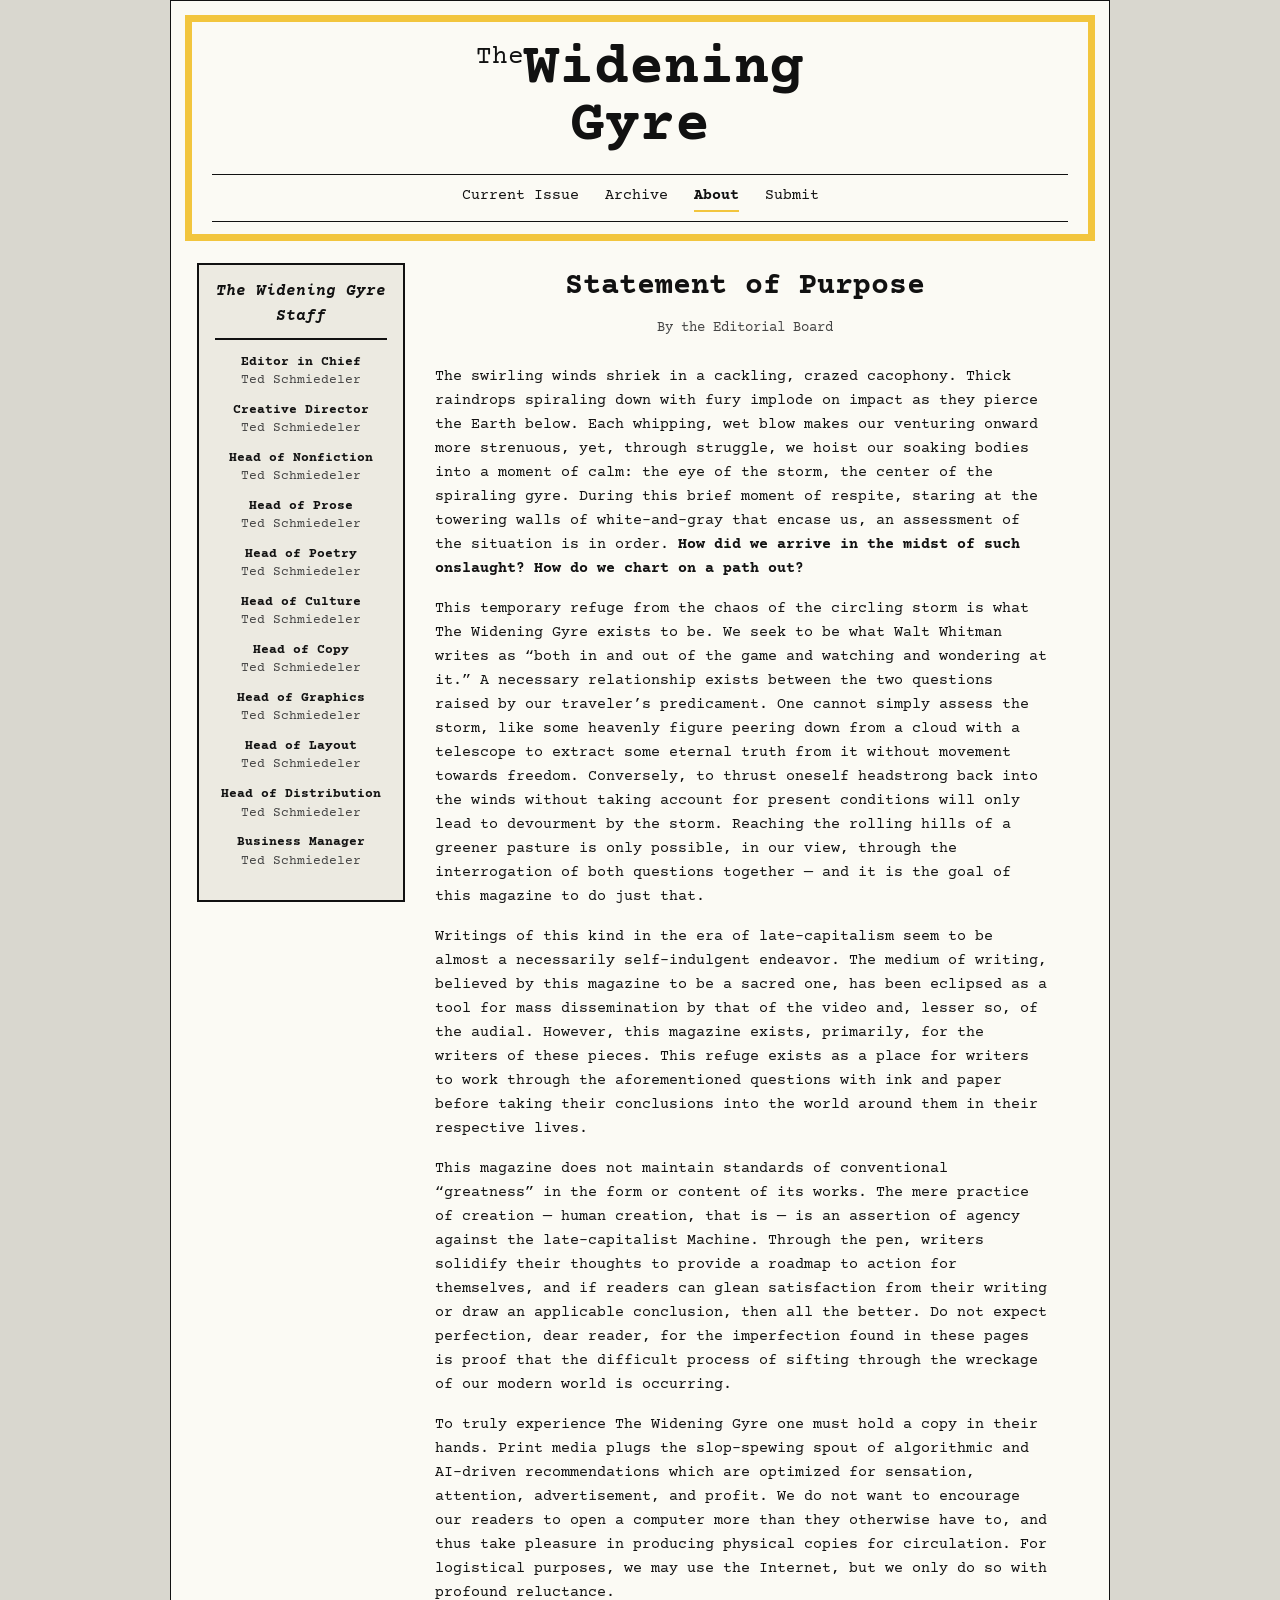
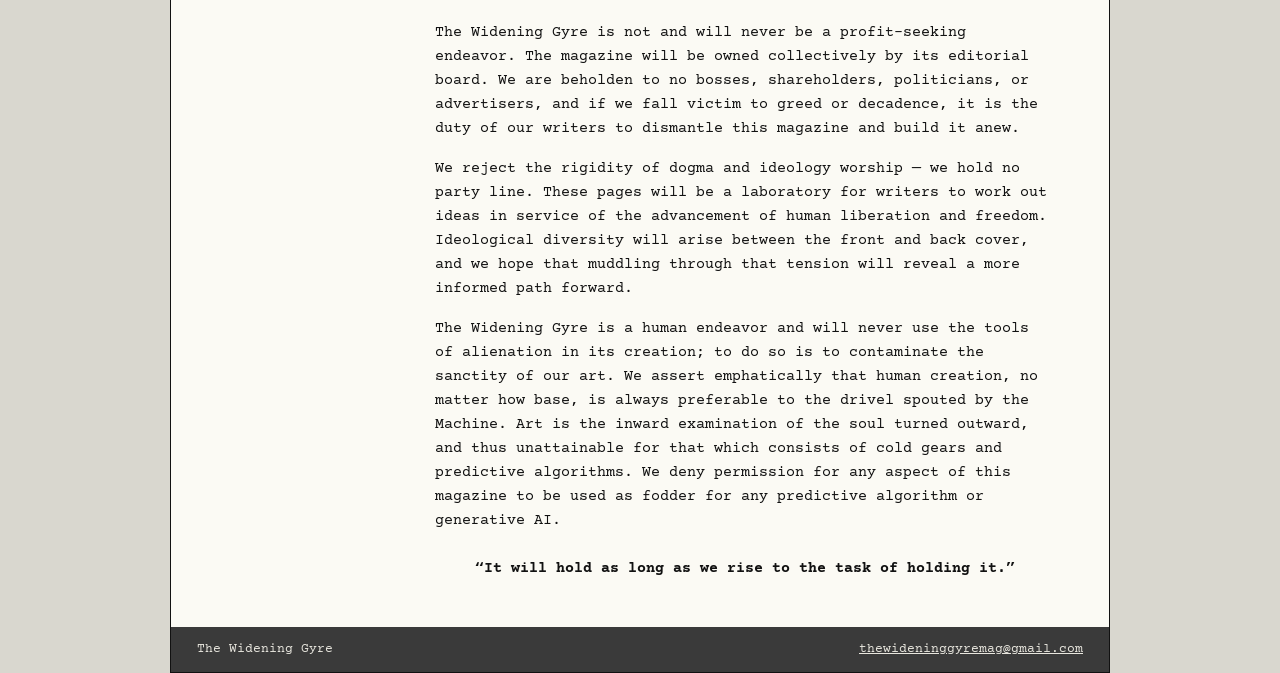
==== about/index.html @ 303c4d7f "Add favicon + social share card; switch to clean (extensionless) URLs - favicon from the cover linoc" ====
<!DOCTYPE html>
<html lang="en">
<head>
  <meta charset="UTF-8">
  <meta name="viewport" content="width=device-width, initial-scale=1.0">
  <title>About — The Widening Gyre</title>
  <meta name="description" content="The Statement of Purpose of The Widening Gyre.">
  <link rel="icon" href="/favicon.ico" sizes="any">
  <link rel="icon" type="image/png" sizes="32x32" href="/assets/favicon-32.png">
  <link rel="icon" type="image/png" sizes="16x16" href="/assets/favicon-16.png">
  <link rel="apple-touch-icon" href="/assets/apple-touch-icon.png">
  <meta property="og:type" content="website">
  <meta property="og:site_name" content="The Widening Gyre">
  <meta property="og:title" content="About — The Widening Gyre">
  <meta property="og:description" content="The Statement of Purpose of The Widening Gyre.">
  <meta property="og:image" content="https://thewideninggyremag.com/assets/og-image.png">
  <meta property="og:url" content="https://thewideninggyremag.com/about/">
  <meta name="twitter:card" content="summary_large_image">
  <meta name="twitter:image" content="https://thewideninggyremag.com/assets/og-image.png">
  <link rel="stylesheet" href="/css/style.css">
</head>
<body>
  <div class="page">
    <header class="masthead-wrap">
      <div class="masthead">
        <a class="logo" href="/">
          <span class="logo-line1"><span class="logo-the">The</span><span class="logo-big">Widening</span></span>
          <span class="logo-line2"><span class="logo-big">Gyre</span></span>
        </a>
        <nav class="nav">
          <a href="/">Current Issue</a>
          <a href="/archive/">Archive</a>
          <a href="/about/" class="active">About</a>
          <a href="/submit/">Submit</a>
        </nav>
      </div>
    </header>

    <main>
      <div class="about-layout">
        <aside class="staff-sidebar">
          <div class="staff-title">The Widening Gyre Staff</div>
          <div class="staff-entry"><span class="staff-role">Editor in Chief</span><span class="staff-name">Ted Schmiedeler</span></div>
          <div class="staff-entry"><span class="staff-role">Creative Director</span><span class="staff-name">Ted Schmiedeler</span></div>
          <div class="staff-entry"><span class="staff-role">Head of Nonfiction</span><span class="staff-name">Ted Schmiedeler</span></div>
          <div class="staff-entry"><span class="staff-role">Head of Prose</span><span class="staff-name">Ted Schmiedeler</span></div>
          <div class="staff-entry"><span class="staff-role">Head of Poetry</span><span class="staff-name">Ted Schmiedeler</span></div>
          <div class="staff-entry"><span class="staff-role">Head of Culture</span><span class="staff-name">Ted Schmiedeler</span></div>
          <div class="staff-entry"><span class="staff-role">Head of Copy</span><span class="staff-name">Ted Schmiedeler</span></div>
          <div class="staff-entry"><span class="staff-role">Head of Graphics</span><span class="staff-name">Ted Schmiedeler</span></div>
          <div class="staff-entry"><span class="staff-role">Head of Layout</span><span class="staff-name">Ted Schmiedeler</span></div>
          <div class="staff-entry"><span class="staff-role">Head of Distribution</span><span class="staff-name">Ted Schmiedeler</span></div>
          <div class="staff-entry"><span class="staff-role">Business Manager</span><span class="staff-name">Ted Schmiedeler</span></div>
        </aside>
        <article class="prose">
        <h1>Statement of Purpose</h1>
        <div class="byline">By the Editorial Board</div>

        <p>The swirling winds shriek in a cackling, crazed cacophony. Thick raindrops spiraling down with fury implode on impact as they pierce the Earth below. Each whipping, wet blow makes our venturing onward more strenuous, yet, through struggle, we hoist our soaking bodies into a moment of calm: the eye of the storm, the center of the spiraling gyre. During this brief moment of respite, staring at the towering walls of white-and-gray that encase us, an assessment of the situation is in order. <span class="lead-q">How did we arrive in the midst of such onslaught? How do we chart on a path out?</span></p>

        <p>This temporary refuge from the chaos of the circling storm is what The Widening Gyre exists to be. We seek to be what Walt Whitman writes as “both in and out of the game and watching and wondering at it.” A necessary relationship exists between the two questions raised by our traveler’s predicament. One cannot simply assess the storm, like some heavenly figure peering down from a cloud with a telescope to extract some eternal truth from it without movement towards freedom. Conversely, to thrust oneself headstrong back into the winds without taking account for present conditions will only lead to devourment by the storm. Reaching the rolling hills of a greener pasture is only possible, in our view, through the interrogation of both questions together — and it is the goal of this magazine to do just that.</p>

        <p>Writings of this kind in the era of late-capitalism seem to be almost a necessarily self-indulgent endeavor. The medium of writing, believed by this magazine to be a sacred one, has been eclipsed as a tool for mass dissemination by that of the video and, lesser so, of the audial. However, this magazine exists, primarily, for the writers of these pieces. This refuge exists as a place for writers to work through the aforementioned questions with ink and paper before taking their conclusions into the world around them in their respective lives.</p>

        <p>This magazine does not maintain standards of conventional “greatness” in the form or content of its works. The mere practice of creation — human creation, that is — is an assertion of agency against the late-capitalist Machine. Through the pen, writers solidify their thoughts to provide a roadmap to action for themselves, and if readers can glean satisfaction from their writing or draw an applicable conclusion, then all the better. Do not expect perfection, dear reader, for the imperfection found in these pages is proof that the difficult process of sifting through the wreckage of our modern world is occurring.</p>

        <p>To truly experience The Widening Gyre one must hold a copy in their hands. Print media plugs the slop-spewing spout of algorithmic and AI-driven recommendations which are optimized for sensation, attention, advertisement, and profit. We do not want to encourage our readers to open a computer more than they otherwise have to, and thus take pleasure in producing physical copies for circulation. For logistical purposes, we may use the Internet, but we only do so with profound reluctance.</p>

        <p>The Widening Gyre is not and will never be a profit-seeking endeavor. The magazine will be owned collectively by its editorial board. We are beholden to no bosses, shareholders, politicians, or advertisers, and if we fall victim to greed or decadence, it is the duty of our writers to dismantle this magazine and build it anew.</p>

        <p>We reject the rigidity of dogma and ideology worship — we hold no party line. These pages will be a laboratory for writers to work out ideas in service of the advancement of human liberation and freedom. Ideological diversity will arise between the front and back cover, and we hope that muddling through that tension will reveal a more informed path forward.</p>

        <p>The Widening Gyre is a human endeavor and will never use the tools of alienation in its creation; to do so is to contaminate the sanctity of our art. We assert emphatically that human creation, no matter how base, is always preferable to the drivel spouted by the Machine. Art is the inward examination of the soul turned outward, and thus unattainable for that which consists of cold gears and predictive algorithms. We deny permission for any aspect of this magazine to be used as fodder for any predictive algorithm or generative AI.</p>

        <p class="closing">“It will hold as long as we rise to the task of holding it.”</p>
        </article>
      </div>
    </main>

    <footer class="site-footer">
      <span>The Widening Gyre</span>
      <a href="mailto:thewideninggyremag@gmail.com">thewideninggyremag@gmail.com</a>
    </footer>
  </div>
</body>
</html>
---- css/style.css ----
/* The Widening Gyre — site styles
   Typeface: Courier Prime, chosen to match the printed cover. */
@import url('https://fonts.googleapis.com/css2?family=Courier+Prime:ital,wght@0,400;0,700;1,400;1,700&display=swap');

:root {
  --yellow: #f2c53d;
  --yellow-soft: #f7e08a;
  --ink: #111111;
  --paper: #fbfaf4;
  --paper-2: #eceae1;
  --charcoal: #3a3a3a;
  --muted: #444444;
  --frame: 7px;
}

* { box-sizing: border-box; }

html, body { margin: 0; padding: 0; }

body {
  font-family: 'Courier Prime', 'Courier New', monospace;
  background: #d9d7cf;
  color: var(--ink);
  line-height: 1.6;
  -webkit-font-smoothing: antialiased;
}

/* The "printed sheet" that holds the whole site */
.page {
  max-width: 940px;
  margin: 0 auto;
  background: var(--paper);
  border: 1px solid var(--ink);
  min-height: 100vh;
  display: flex;
  flex-direction: column;
}

a { color: inherit; }

/* ---------- Masthead ---------- */
.masthead-wrap { padding: 14px 14px 0; }

.masthead {
  border: var(--frame) solid var(--yellow);
  padding: 20px 20px 12px;
}

.logo { display: block; text-decoration: none; text-align: center; line-height: 0.98; }
.logo-line1, .logo-line2 { display: block; }
.logo-the { font-size: 26px; vertical-align: top; position: relative; top: 3px; }
.logo-big { font-size: clamp(38px, 8vw, 58px); font-weight: 700; letter-spacing: 0; }

.nav {
  display: flex;
  justify-content: center;
  flex-wrap: wrap;
  gap: 8px 26px;
  margin-top: 18px;
  padding: 9px 0;
  border-top: 1px solid var(--ink);
  border-bottom: 1px solid var(--ink);
  font-size: 15px;
}
.nav a { text-decoration: none; padding-bottom: 2px; border-bottom: 2px solid transparent; }
.nav a:hover { border-bottom-color: var(--yellow); }
.nav a.active { font-weight: 700; border-bottom-color: var(--yellow); }

/* ---------- Main ---------- */
main { flex: 1 0 auto; padding: 22px 26px 30px; }

.section-label {
  font-size: 13px;
  letter-spacing: 2px;
  font-weight: 700;
  color: var(--charcoal);
  border-bottom: 1px solid var(--ink);
  padding-bottom: 6px;
  margin: 4px 0 20px;
}

/* ---------- Current issue hero ---------- */
.hero { display: flex; gap: 28px; align-items: flex-start; }
.hero-cover { flex: 0 0 240px; }
.cover-frame { border: 8px solid var(--yellow); background: #fff; padding: 6px; display: block; }
.cover-frame img { display: block; width: 100%; height: auto; }
.hero-body { flex: 1; min-width: 0; }

.tag {
  display: inline-block;
  background: var(--yellow-soft);
  color: #6b5000;
  font-weight: 700;
  font-size: 12px;
  letter-spacing: 2px;
  padding: 4px 10px;
}
.hero-theme { font-size: clamp(24px, 4.5vw, 34px); font-weight: 700; line-height: 1.08; margin: 12px 0 4px; }
.hero-meta { font-size: 14px; color: var(--muted); margin-bottom: 14px; }
.hero-blurb { font-size: 15px; margin-bottom: 18px; }

/* Table of contents */
.toc { border-top: 1px solid var(--ink); border-bottom: 1px solid var(--ink); padding: 6px 0; margin-bottom: 20px; }
.toc-row { display: flex; align-items: baseline; gap: 10px; padding: 5px 0; font-size: 15px; }
.toc-title { flex: 1; }
.toc-author { color: var(--muted); font-size: 13px; }
.toc-dots { flex: 0 0 auto; }
.toc-page { background: var(--yellow); font-weight: 700; padding: 0 8px; }

/* Buttons */
.btn { display: inline-block; text-decoration: none; font-size: 15px; font-weight: 700; padding: 10px 18px; border: 2px solid var(--ink); }
.btn-solid { background: var(--ink); color: var(--paper); }
.btn-solid:hover { background: var(--charcoal); }
.btn-ghost { background: transparent; color: var(--ink); font-weight: 400; }
.btn-ghost:hover { background: var(--yellow-soft); }
.btn-row { display: flex; flex-wrap: wrap; gap: 12px; }

/* ---------- Archive grid ---------- */
.archive-grid { display: grid; grid-template-columns: repeat(auto-fill, minmax(180px, 1fr)); gap: 26px; }
.issue-card { text-decoration: none; display: block; }
.issue-card .cover-frame { border-width: 5px; transition: transform .12s ease; }
.issue-card:hover .cover-frame { transform: translateY(-3px); }
.issue-card-meta { text-align: center; margin-top: 10px; }
.issue-card-no { font-weight: 700; font-size: 15px; }
.issue-card-theme { font-size: 13px; color: var(--muted); }

.empty-slot {
  border: 4px dashed #b7b5ac;
  background: #f4f2ea;
  aspect-ratio: 2 / 3;
  display: flex;
  align-items: center;
  justify-content: center;
  color: #9a988f;
  font-size: 14px;
}

/* ---------- Prose (About / Submit) ---------- */
.prose { max-width: 680px; margin: 0 auto; }
.prose h1 { font-size: 30px; text-align: center; margin: 0 0 6px; }
.prose .byline { text-align: center; color: var(--muted); font-size: 14px; margin-bottom: 26px; }
.prose p { font-size: 15px; margin: 0 0 16px; }
.prose .lead-q { font-weight: 700; }
.prose .closing { text-align: center; font-weight: 700; margin-top: 24px; }

.callout { border: 2px solid var(--ink); background: var(--yellow-soft); padding: 16px 18px; margin: 22px 0; }
.callout h2 { margin: 0 0 8px; font-size: 18px; }
.type-list { display: grid; grid-template-columns: 1fr 1fr; gap: 2px 20px; font-size: 15px; }

/* ---------- About: staff sidebar ---------- */
.about-layout { display: flex; gap: 30px; align-items: flex-start; }
.about-layout .prose { margin: 0; max-width: 620px; }
.staff-sidebar { flex: 0 0 208px; background: var(--paper-2); border: 2px solid var(--ink); padding: 14px 16px 18px; }
.staff-title { font-weight: 700; font-style: italic; font-size: 16px; text-align: center; border-bottom: 2px solid var(--ink); padding-bottom: 8px; margin-bottom: 14px; }
.staff-entry { text-align: center; margin-bottom: 11px; }
.staff-role { display: block; font-weight: 700; font-size: 13px; line-height: 1.25; }
.staff-name { display: block; font-size: 13px; color: var(--muted); }
@media (max-width: 760px) {
  .about-layout { flex-direction: column; }
  .staff-sidebar { flex-basis: auto; width: 100%; }
  .about-layout .prose { max-width: none; }
}

/* ---------- Reader ---------- */
.reader-bar { display: flex; align-items: center; justify-content: space-between; gap: 12px; flex-wrap: wrap; margin-bottom: 14px; }
.reader-title { font-weight: 700; font-size: 17px; }
.reader-frame { width: 100%; height: 82vh; border: 1px solid var(--ink); background: #333; }

/* ---------- Footer ---------- */
.site-footer {
  flex-shrink: 0;
  background: var(--charcoal);
  color: #e8e6de;
  font-size: 13px;
  padding: 12px 26px;
  display: flex;
  justify-content: space-between;
  flex-wrap: wrap;
  gap: 6px;
}
.site-footer a { color: #e8e6de; }

/* ---------- Responsive ---------- */
@media (max-width: 640px) {
  main { padding: 18px 16px 24px; }
  .masthead-wrap { padding: 10px 10px 0; }
  .masthead { padding: 16px 12px 10px; }
  .hero { flex-direction: column; align-items: center; text-align: center; }
  .hero-cover { flex-basis: auto; width: 220px; }
  .toc-row, .hero-theme, .btn-row { text-align: left; }
  .btn-row { justify-content: center; }
  .type-list { grid-template-columns: 1fr; }
}
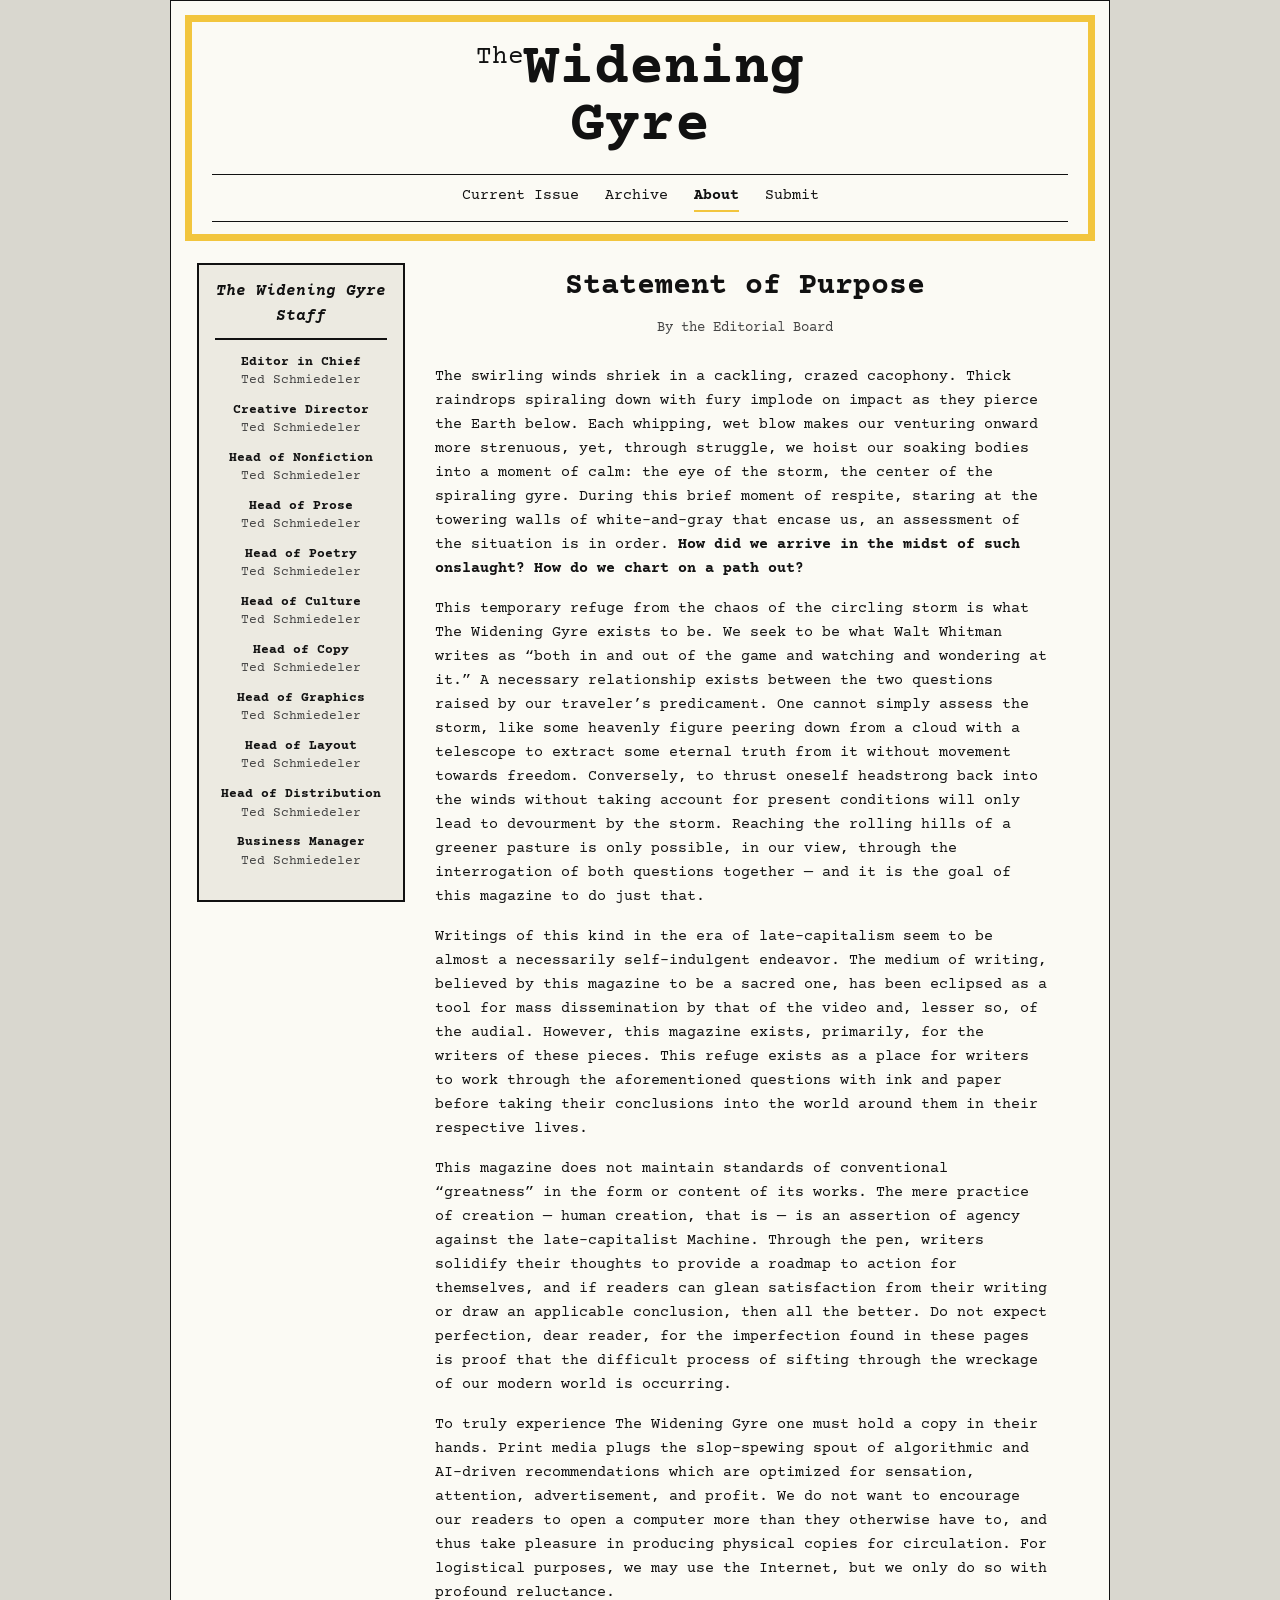
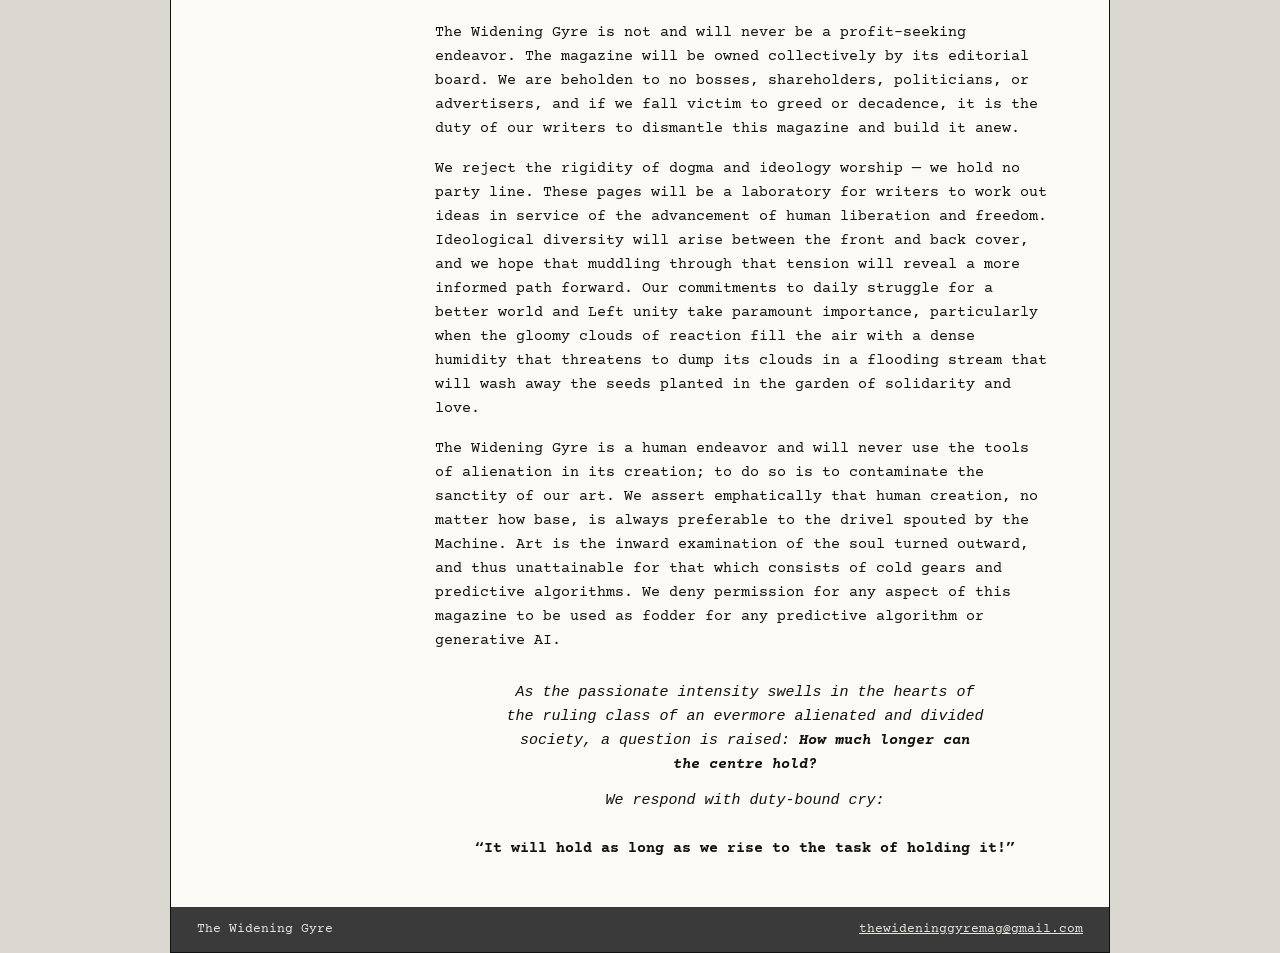
==== commit a0ab5911: "About: restore missing ending of Statement of Purpose" ====
--- a/about/index.html
+++ b/about/index.html
@@ -3,6 +3,7 @@
 <head>
   <meta charset="UTF-8">
   <meta name="viewport" content="width=device-width, initial-scale=1.0">
+  <meta name="robots" content="noindex, nofollow">
   <title>About — The Widening Gyre</title>
   <meta name="description" content="The Statement of Purpose of The Widening Gyre.">
   <link rel="icon" href="/favicon.ico" sizes="any">
@@ -68,11 +69,15 @@
 
         <p>The Widening Gyre is not and will never be a profit-seeking endeavor. The magazine will be owned collectively by its editorial board. We are beholden to no bosses, shareholders, politicians, or advertisers, and if we fall victim to greed or decadence, it is the duty of our writers to dismantle this magazine and build it anew.</p>
 
-        <p>We reject the rigidity of dogma and ideology worship — we hold no party line. These pages will be a laboratory for writers to work out ideas in service of the advancement of human liberation and freedom. Ideological diversity will arise between the front and back cover, and we hope that muddling through that tension will reveal a more informed path forward.</p>
+        <p>We reject the rigidity of dogma and ideology worship — we hold no party line. These pages will be a laboratory for writers to work out ideas in service of the advancement of human liberation and freedom. Ideological diversity will arise between the front and back cover, and we hope that muddling through that tension will reveal a more informed path forward. Our commitments to daily struggle for a better world and Left unity take paramount importance, particularly when the gloomy clouds of reaction fill the air with a dense humidity that threatens to dump its clouds in a flooding stream that will wash away the seeds planted in the garden of solidarity and love.</p>
 
         <p>The Widening Gyre is a human endeavor and will never use the tools of alienation in its creation; to do so is to contaminate the sanctity of our art. We assert emphatically that human creation, no matter how base, is always preferable to the drivel spouted by the Machine. Art is the inward examination of the soul turned outward, and thus unattainable for that which consists of cold gears and predictive algorithms. We deny permission for any aspect of this magazine to be used as fodder for any predictive algorithm or generative AI.</p>
 
-        <p class="closing">“It will hold as long as we rise to the task of holding it.”</p>
+        <p class="coda">As the passionate intensity swells in the hearts of the ruling class of an evermore alienated and divided society, a question is raised: <span class="lead-q">How much longer can the centre hold?</span></p>
+
+        <p class="coda">We respond with duty-bound cry:</p>
+
+        <p class="closing">“It will hold as long as we rise to the task of holding it!”</p>
         </article>
       </div>
     </main>
--- a/css/style.css
+++ b/css/style.css
@@ -141,6 +141,8 @@
 .prose .byline { text-align: center; color: var(--muted); font-size: 14px; margin-bottom: 26px; }
 .prose p { font-size: 15px; margin: 0 0 16px; }
 .prose .lead-q { font-weight: 700; }
+.prose .coda { text-align: center; font-style: italic; margin: 28px auto 0; max-width: 480px; }
+.prose .coda + .coda { margin-top: 12px; }
 .prose .closing { text-align: center; font-weight: 700; margin-top: 24px; }
 
 .callout { border: 2px solid var(--ink); background: var(--yellow-soft); padding: 16px 18px; margin: 22px 0; }
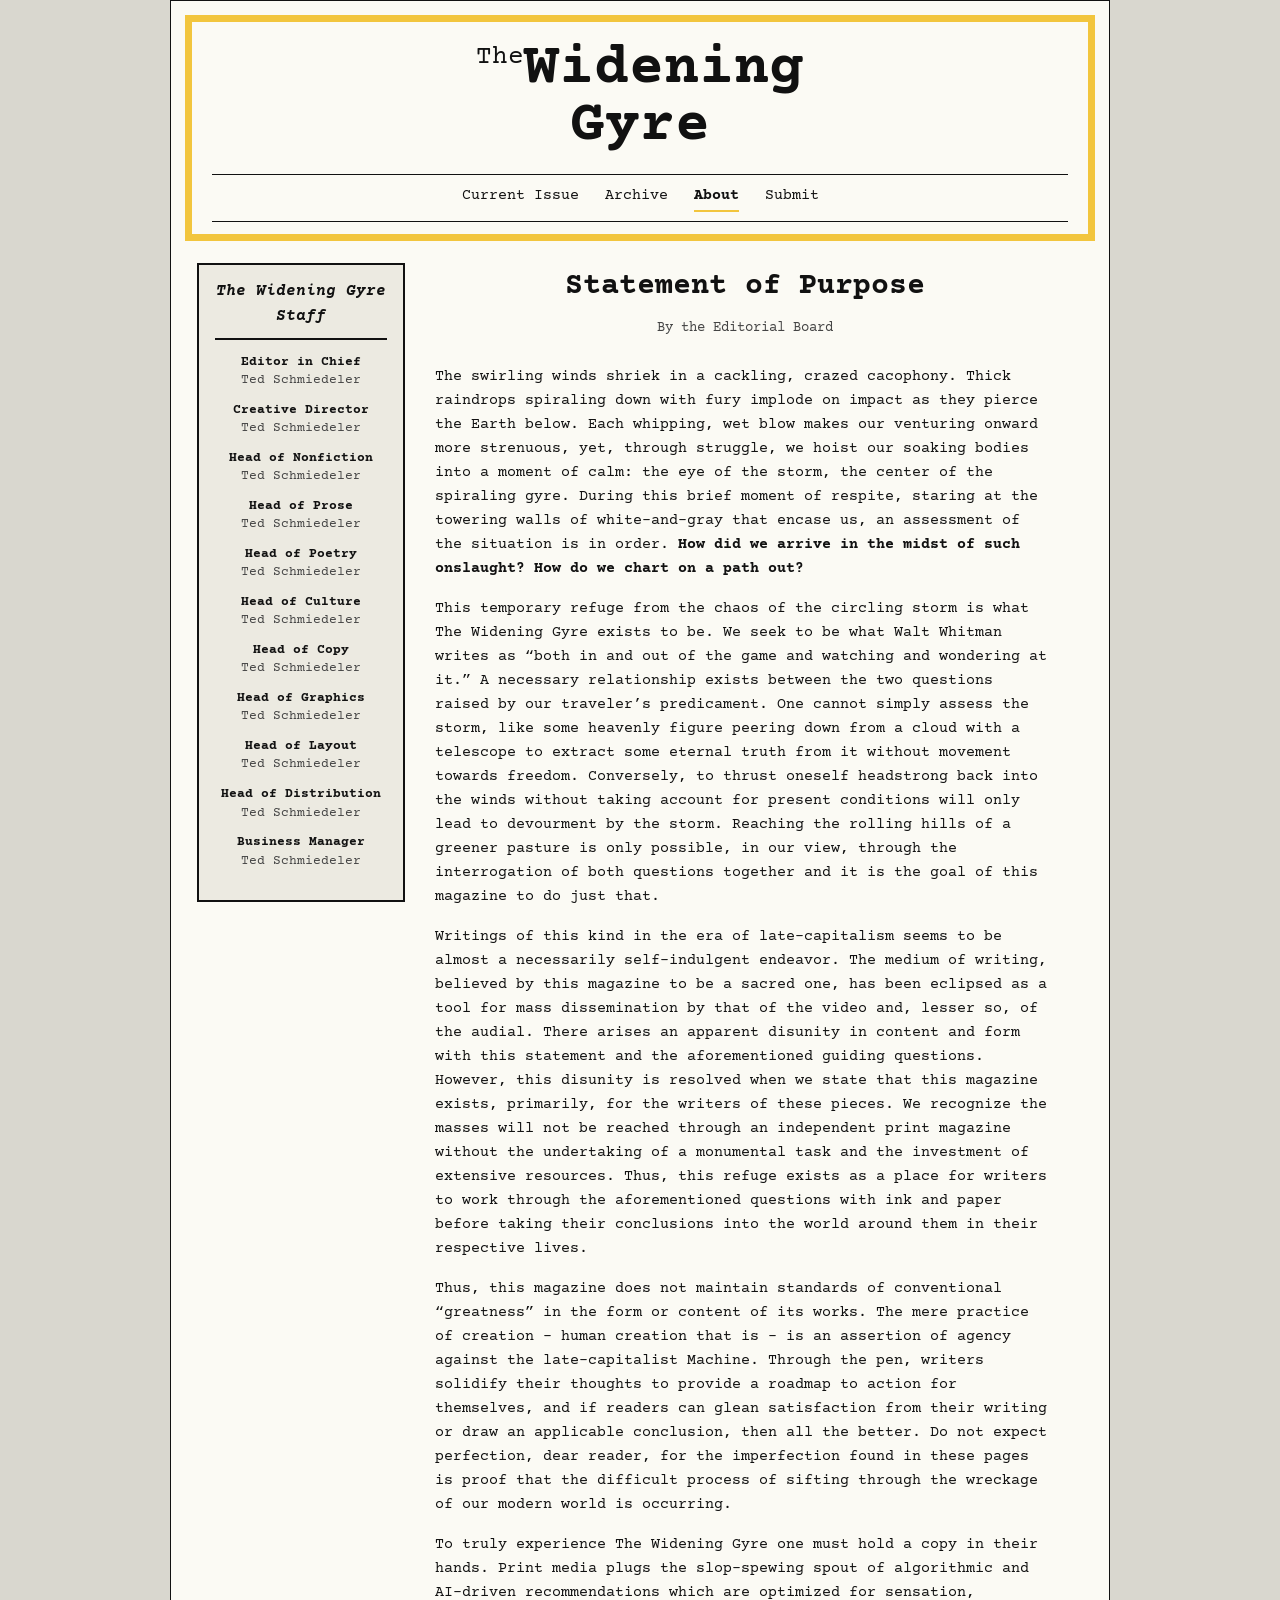
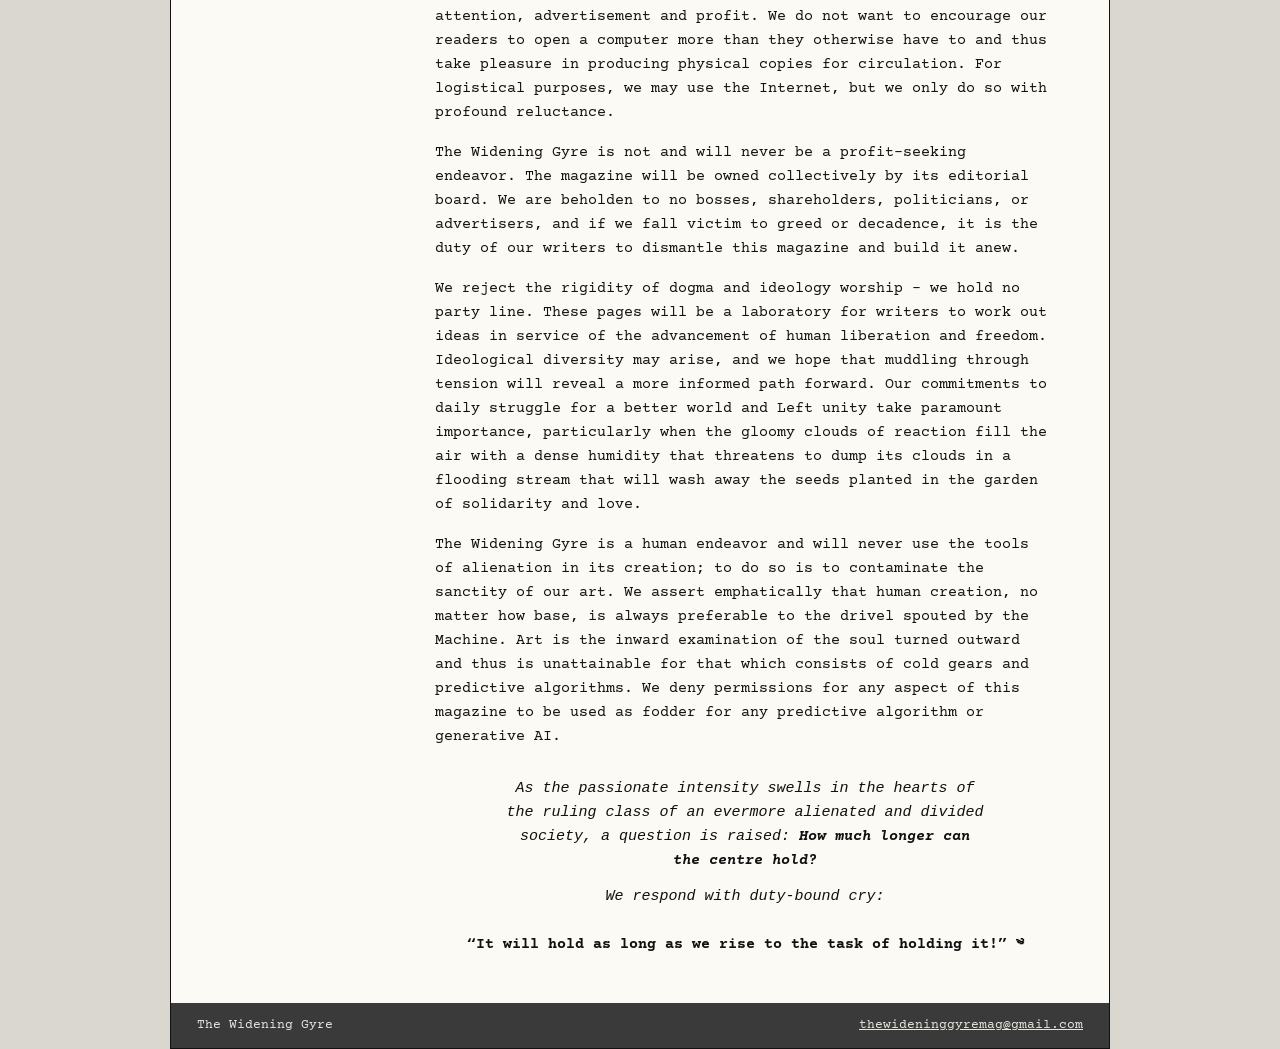
==== commit 481f741c: "About: match Statement of Purpose text to Ted's final document" ====
--- a/about/index.html
+++ b/about/index.html
@@ -59,25 +59,25 @@
 
         <p>The swirling winds shriek in a cackling, crazed cacophony. Thick raindrops spiraling down with fury implode on impact as they pierce the Earth below. Each whipping, wet blow makes our venturing onward more strenuous, yet, through struggle, we hoist our soaking bodies into a moment of calm: the eye of the storm, the center of the spiraling gyre. During this brief moment of respite, staring at the towering walls of white-and-gray that encase us, an assessment of the situation is in order. <span class="lead-q">How did we arrive in the midst of such onslaught? How do we chart on a path out?</span></p>
 
-        <p>This temporary refuge from the chaos of the circling storm is what The Widening Gyre exists to be. We seek to be what Walt Whitman writes as “both in and out of the game and watching and wondering at it.” A necessary relationship exists between the two questions raised by our traveler’s predicament. One cannot simply assess the storm, like some heavenly figure peering down from a cloud with a telescope to extract some eternal truth from it without movement towards freedom. Conversely, to thrust oneself headstrong back into the winds without taking account for present conditions will only lead to devourment by the storm. Reaching the rolling hills of a greener pasture is only possible, in our view, through the interrogation of both questions together — and it is the goal of this magazine to do just that.</p>
+        <p>This temporary refuge from the chaos of the circling storm is what The Widening Gyre exists to be. We seek to be what Walt Whitman writes as “both in and out of the game and watching and wondering at it.” A necessary relationship exists between the two questions raised by our traveler’s predicament. One cannot simply assess the storm, like some heavenly figure peering down from a cloud with a telescope to extract some eternal truth from it without movement towards freedom. Conversely, to thrust oneself headstrong back into the winds without taking account for present conditions will only lead to devourment by the storm. Reaching the rolling hills of a greener pasture is only possible, in our view, through the interrogation of both questions together and it is the goal of this magazine to do just that.</p>
 
-        <p>Writings of this kind in the era of late-capitalism seem to be almost a necessarily self-indulgent endeavor. The medium of writing, believed by this magazine to be a sacred one, has been eclipsed as a tool for mass dissemination by that of the video and, lesser so, of the audial. However, this magazine exists, primarily, for the writers of these pieces. This refuge exists as a place for writers to work through the aforementioned questions with ink and paper before taking their conclusions into the world around them in their respective lives.</p>
+        <p>Writings of this kind in the era of late-capitalism seems to be almost a necessarily self-indulgent endeavor. The medium of writing, believed by this magazine to be a sacred one, has been eclipsed as a tool for mass dissemination by that of the video and, lesser so, of the audial. There arises an apparent disunity in content and form with this statement and the aforementioned guiding questions. However, this disunity is resolved when we state that this magazine exists, primarily, for the writers of these pieces. We recognize the masses will not be reached through an independent print magazine without the undertaking of a monumental task and the investment of extensive resources. Thus, this refuge exists as a place for writers to work through the aforementioned questions with ink and paper before taking their conclusions into the world around them in their respective lives.</p>
 
-        <p>This magazine does not maintain standards of conventional “greatness” in the form or content of its works. The mere practice of creation — human creation, that is — is an assertion of agency against the late-capitalist Machine. Through the pen, writers solidify their thoughts to provide a roadmap to action for themselves, and if readers can glean satisfaction from their writing or draw an applicable conclusion, then all the better. Do not expect perfection, dear reader, for the imperfection found in these pages is proof that the difficult process of sifting through the wreckage of our modern world is occurring.</p>
+        <p>Thus, this magazine does not maintain standards of conventional “greatness” in the form or content of its works. The mere practice of creation – human creation that is – is an assertion of agency against the late-capitalist Machine. Through the pen, writers solidify their thoughts to provide a roadmap to action for themselves, and if readers can glean satisfaction from their writing or draw an applicable conclusion, then all the better. Do not expect perfection, dear reader, for the imperfection found in these pages is proof that the difficult process of sifting through the wreckage of our modern world is occurring.</p>
 
-        <p>To truly experience The Widening Gyre one must hold a copy in their hands. Print media plugs the slop-spewing spout of algorithmic and AI-driven recommendations which are optimized for sensation, attention, advertisement, and profit. We do not want to encourage our readers to open a computer more than they otherwise have to, and thus take pleasure in producing physical copies for circulation. For logistical purposes, we may use the Internet, but we only do so with profound reluctance.</p>
+        <p>To truly experience The Widening Gyre one must hold a copy in their hands. Print media plugs the slop-spewing spout of algorithmic and AI-driven recommendations which are optimized for sensation, attention, advertisement and profit. We do not want to encourage our readers to open a computer more than they otherwise have to and thus take pleasure in producing physical copies for circulation. For logistical purposes, we may use the Internet, but we only do so with profound reluctance.</p>
 
         <p>The Widening Gyre is not and will never be a profit-seeking endeavor. The magazine will be owned collectively by its editorial board. We are beholden to no bosses, shareholders, politicians, or advertisers, and if we fall victim to greed or decadence, it is the duty of our writers to dismantle this magazine and build it anew.</p>
 
-        <p>We reject the rigidity of dogma and ideology worship — we hold no party line. These pages will be a laboratory for writers to work out ideas in service of the advancement of human liberation and freedom. Ideological diversity will arise between the front and back cover, and we hope that muddling through that tension will reveal a more informed path forward. Our commitments to daily struggle for a better world and Left unity take paramount importance, particularly when the gloomy clouds of reaction fill the air with a dense humidity that threatens to dump its clouds in a flooding stream that will wash away the seeds planted in the garden of solidarity and love.</p>
+        <p>We reject the rigidity of dogma and ideology worship – we hold no party line. These pages will be a laboratory for writers to work out ideas in service of the advancement of human liberation and freedom. Ideological diversity may arise, and we hope that muddling through tension will reveal a more informed path forward. Our commitments to daily struggle for a better world and Left unity take paramount importance, particularly when the gloomy clouds of reaction fill the air with a dense humidity that threatens to dump its clouds in a flooding stream that will wash away the seeds planted in the garden of solidarity and love.</p>
 
-        <p>The Widening Gyre is a human endeavor and will never use the tools of alienation in its creation; to do so is to contaminate the sanctity of our art. We assert emphatically that human creation, no matter how base, is always preferable to the drivel spouted by the Machine. Art is the inward examination of the soul turned outward, and thus unattainable for that which consists of cold gears and predictive algorithms. We deny permission for any aspect of this magazine to be used as fodder for any predictive algorithm or generative AI.</p>
+        <p>The Widening Gyre is a human endeavor and will never use the tools of alienation in its creation; to do so is to contaminate the sanctity of our art. We assert emphatically that human creation, no matter how base, is always preferable to the drivel spouted by the Machine. Art is the inward examination of the soul turned outward and thus is unattainable for that which consists of cold gears and predictive algorithms. We deny permissions for any aspect of this magazine to be used as fodder for any predictive algorithm or generative AI.</p>
 
         <p class="coda">As the passionate intensity swells in the hearts of the ruling class of an evermore alienated and divided society, a question is raised: <span class="lead-q">How much longer can the centre hold?</span></p>
 
         <p class="coda">We respond with duty-bound cry:</p>
 
-        <p class="closing">“It will hold as long as we rise to the task of holding it!”</p>
+        <p class="closing">“It will hold as long as we rise to the task of holding it!” ༄</p>
         </article>
       </div>
     </main>
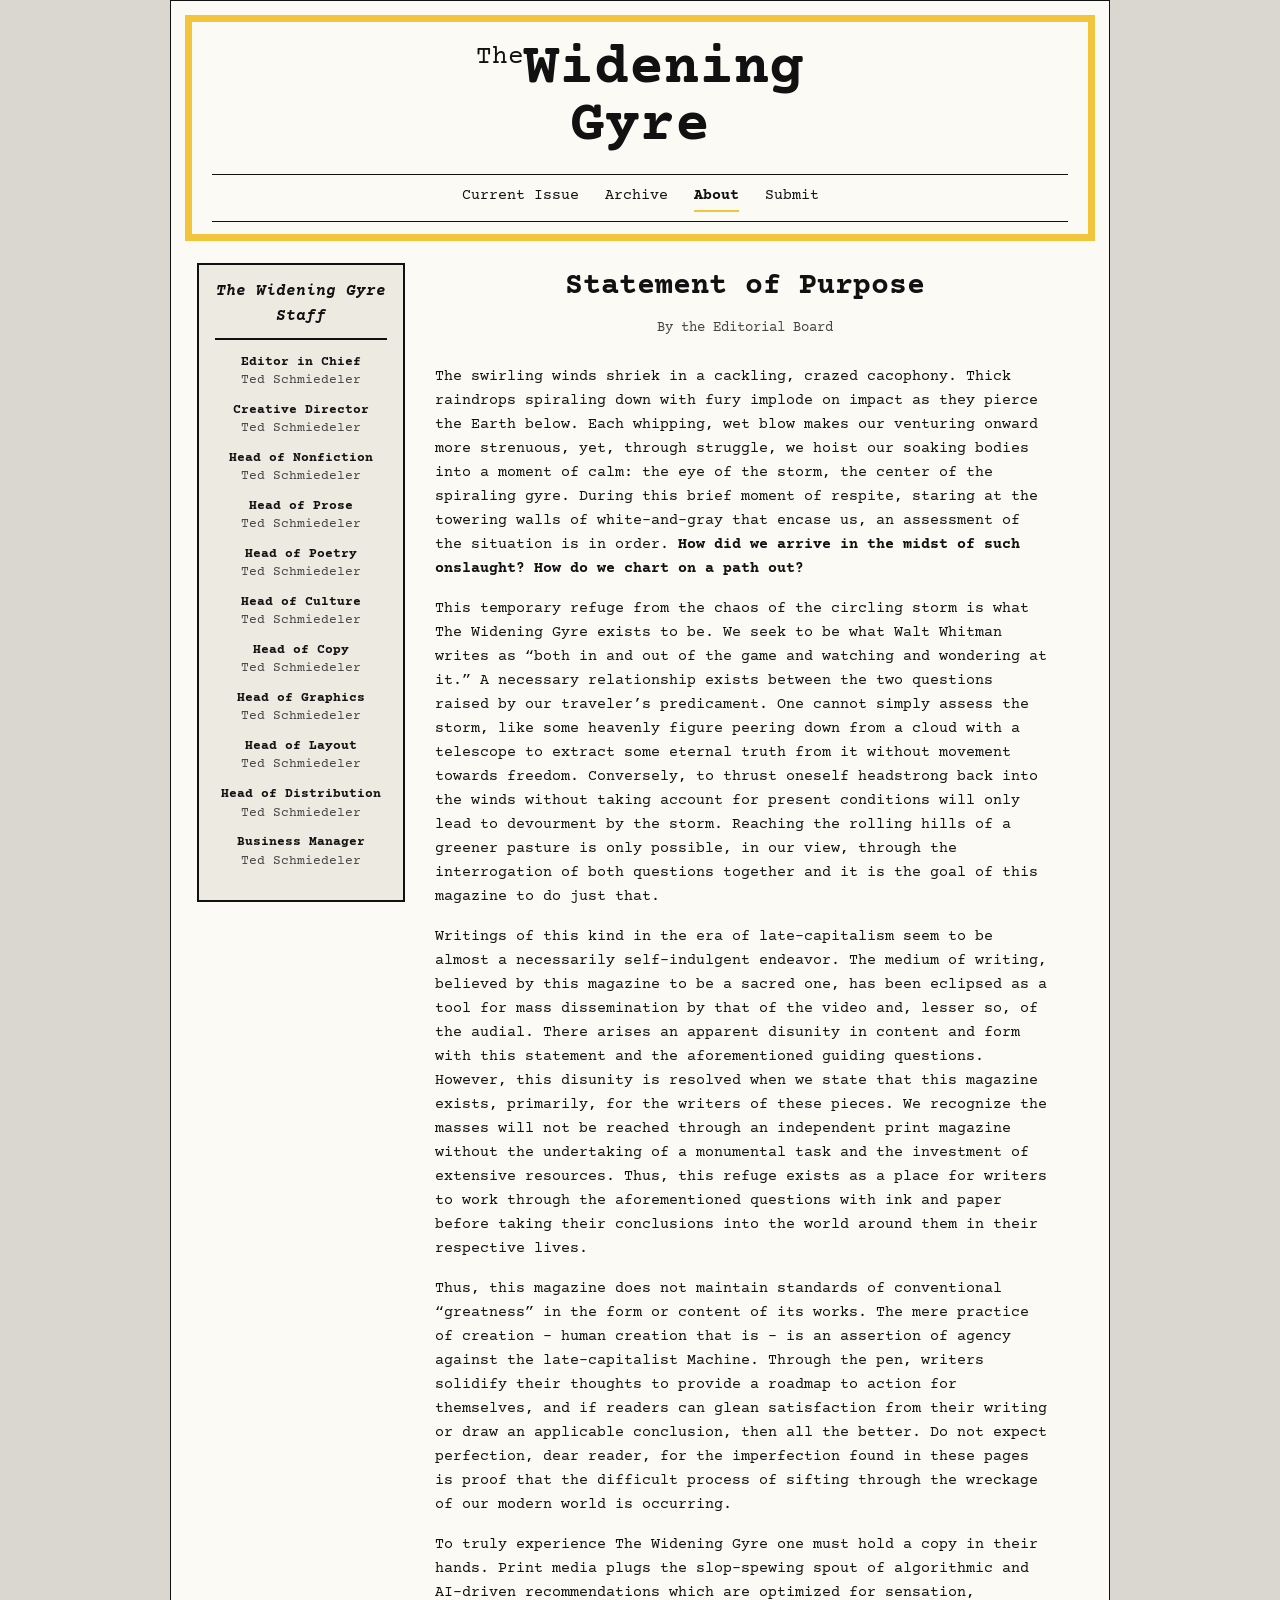
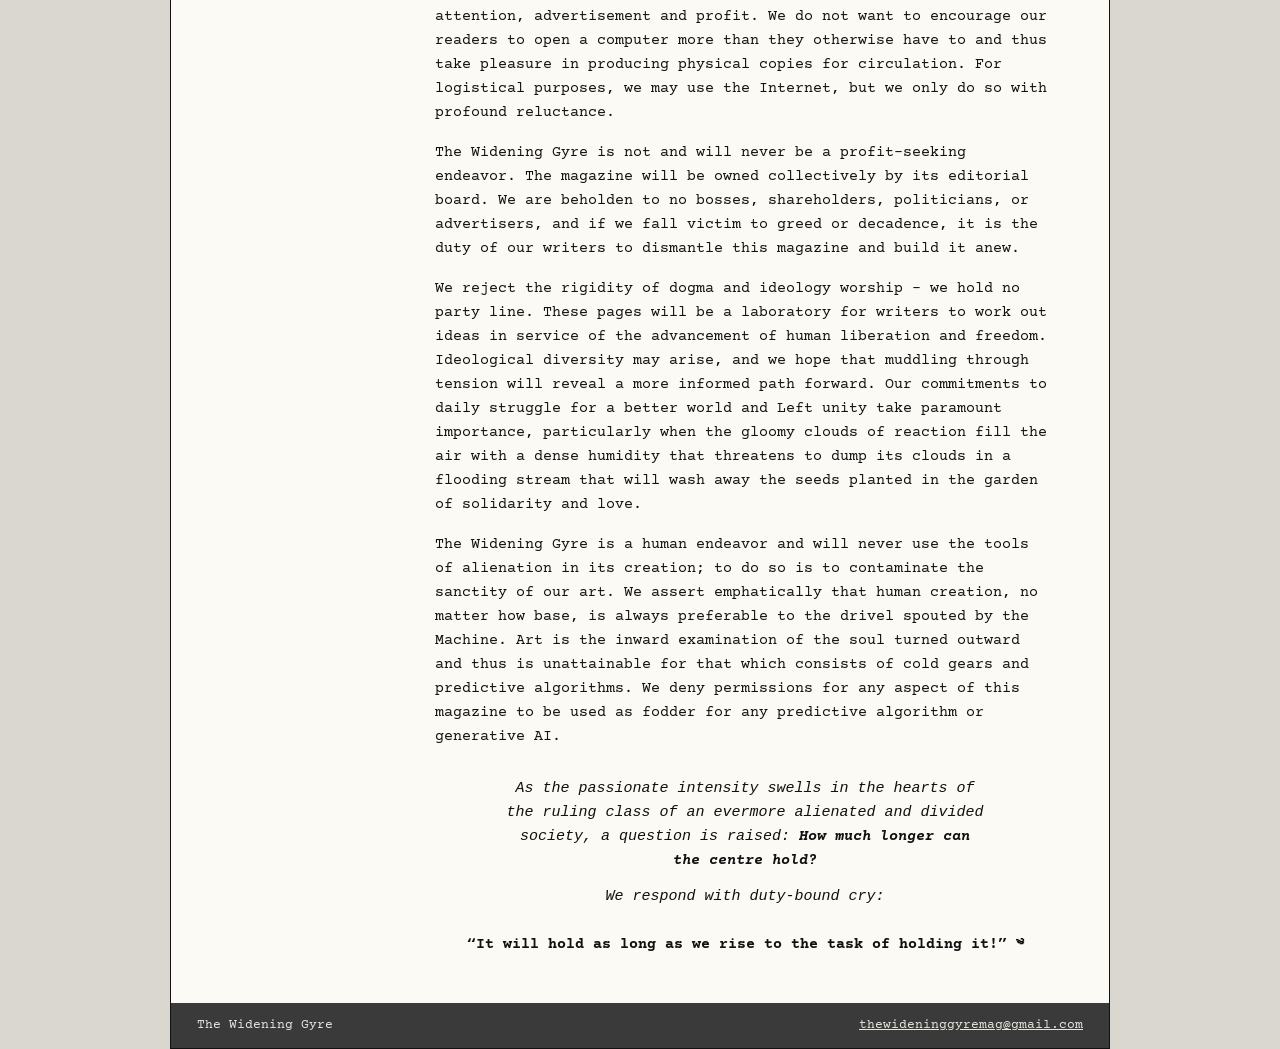
==== commit cc776329: "About: fix typo (seems → seem)" ====
--- a/about/index.html
+++ b/about/index.html
@@ -61,7 +61,7 @@
 
         <p>This temporary refuge from the chaos of the circling storm is what The Widening Gyre exists to be. We seek to be what Walt Whitman writes as “both in and out of the game and watching and wondering at it.” A necessary relationship exists between the two questions raised by our traveler’s predicament. One cannot simply assess the storm, like some heavenly figure peering down from a cloud with a telescope to extract some eternal truth from it without movement towards freedom. Conversely, to thrust oneself headstrong back into the winds without taking account for present conditions will only lead to devourment by the storm. Reaching the rolling hills of a greener pasture is only possible, in our view, through the interrogation of both questions together and it is the goal of this magazine to do just that.</p>
 
-        <p>Writings of this kind in the era of late-capitalism seems to be almost a necessarily self-indulgent endeavor. The medium of writing, believed by this magazine to be a sacred one, has been eclipsed as a tool for mass dissemination by that of the video and, lesser so, of the audial. There arises an apparent disunity in content and form with this statement and the aforementioned guiding questions. However, this disunity is resolved when we state that this magazine exists, primarily, for the writers of these pieces. We recognize the masses will not be reached through an independent print magazine without the undertaking of a monumental task and the investment of extensive resources. Thus, this refuge exists as a place for writers to work through the aforementioned questions with ink and paper before taking their conclusions into the world around them in their respective lives.</p>
+        <p>Writings of this kind in the era of late-capitalism seem to be almost a necessarily self-indulgent endeavor. The medium of writing, believed by this magazine to be a sacred one, has been eclipsed as a tool for mass dissemination by that of the video and, lesser so, of the audial. There arises an apparent disunity in content and form with this statement and the aforementioned guiding questions. However, this disunity is resolved when we state that this magazine exists, primarily, for the writers of these pieces. We recognize the masses will not be reached through an independent print magazine without the undertaking of a monumental task and the investment of extensive resources. Thus, this refuge exists as a place for writers to work through the aforementioned questions with ink and paper before taking their conclusions into the world around them in their respective lives.</p>
 
         <p>Thus, this magazine does not maintain standards of conventional “greatness” in the form or content of its works. The mere practice of creation – human creation that is – is an assertion of agency against the late-capitalist Machine. Through the pen, writers solidify their thoughts to provide a roadmap to action for themselves, and if readers can glean satisfaction from their writing or draw an applicable conclusion, then all the better. Do not expect perfection, dear reader, for the imperfection found in these pages is proof that the difficult process of sifting through the wreckage of our modern world is occurring.</p>
 
